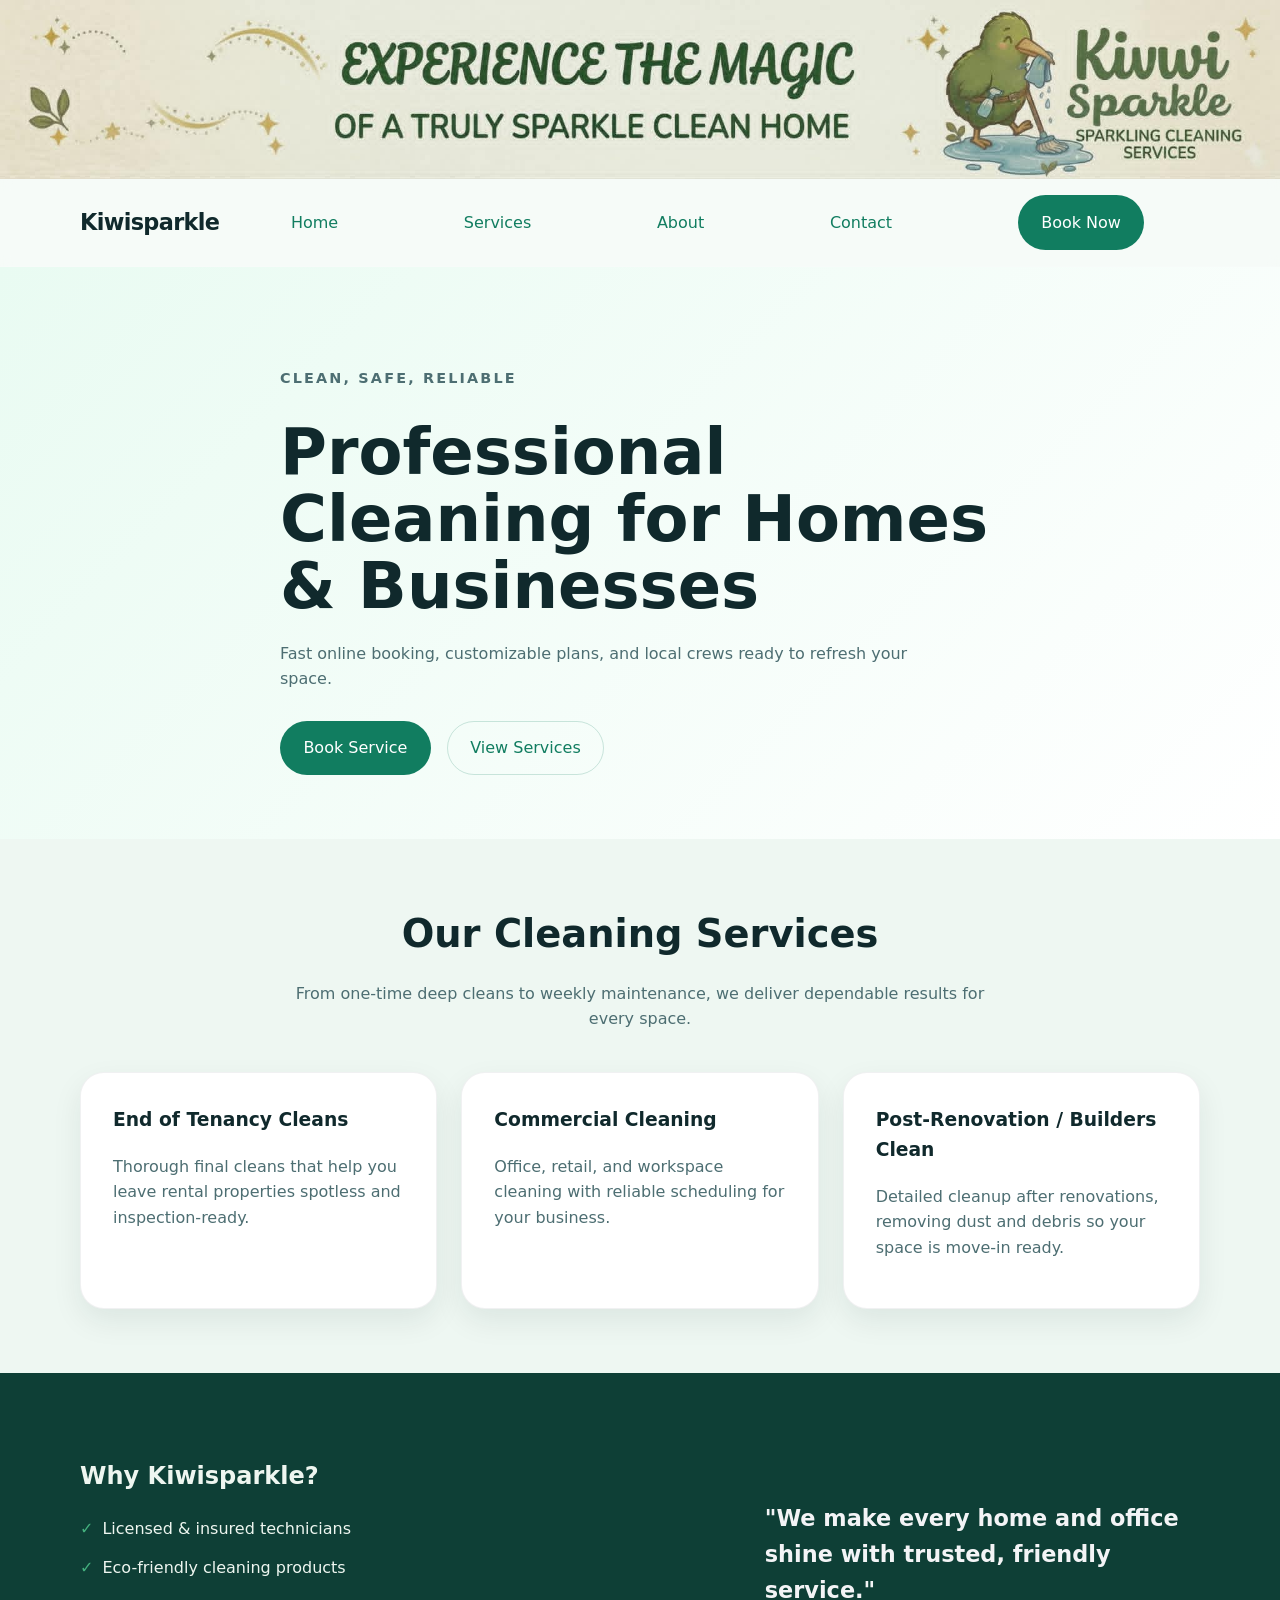
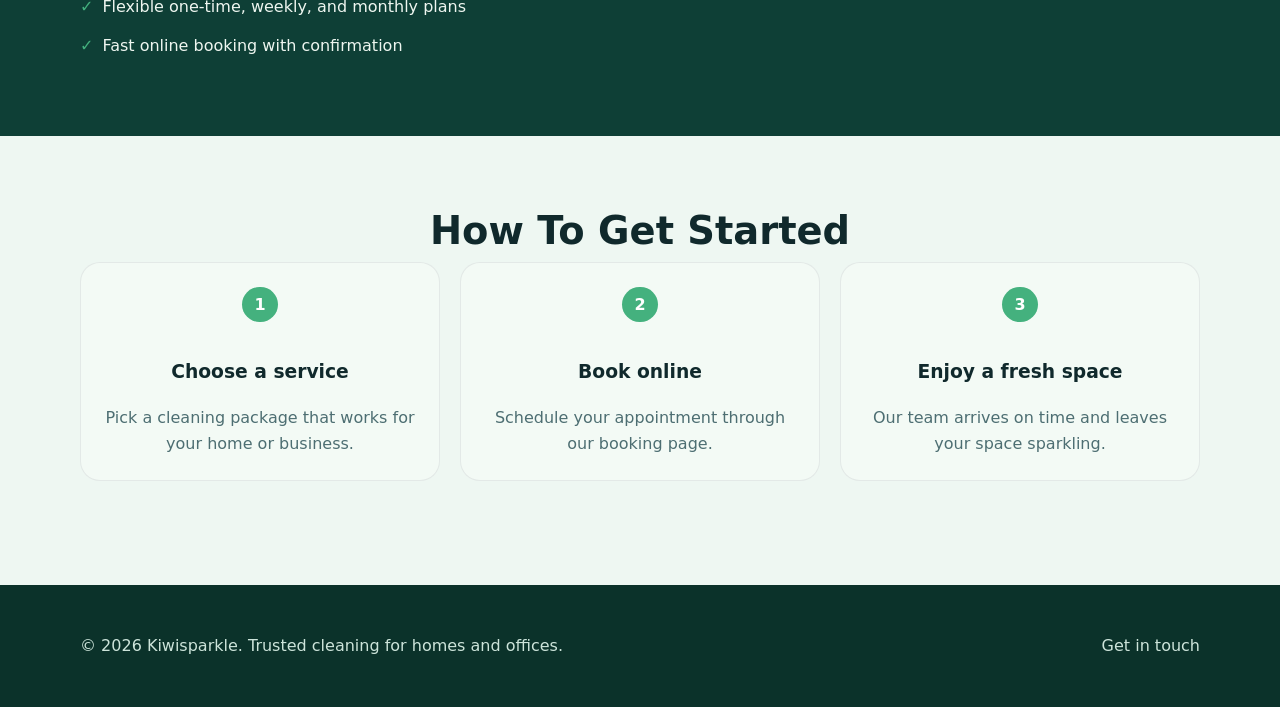
==== index.html @ eb0daa13 "main" ====
<!DOCTYPE html>
<html lang="en">
<head>
  <meta charset="UTF-8" />
  <meta name="viewport" content="width=device-width, initial-scale=1.0" />
  <title>Kiwisparkle | Commercial & Residential Cleaning</title>
  <link rel="stylesheet" href="styles.css" />
</head>
<body>
  <div class="page-banner">
    <img src="images/kiwisparkle-banner.png" alt="Kiwisparkle banner">
  </div>
  <header class="site-header">
    <div class="container header-inner">
      <a href="index.html" class="brand">Kiwisparkle</a>
      <nav class="site-nav">
        <a href="index.html">Home</a>
        <a href="services.html">Services</a>
        <a href="about.html">About</a>
        <a href="contact.html">Contact</a>
        <a href="booking.html" class="button button-primary">Book Now</a>
      </nav>
    </div>
  </header>
  <main>
    <section class="hero">
      <div class="container hero-copy">
        <p class="eyebrow">Clean, safe, reliable</p>
        <h1>Professional Cleaning for Homes & Businesses</h1>
        <p>Fast online booking, customizable plans, and local crews ready to refresh your space.</p>
        <div class="hero-actions">
          <a href="booking.html" class="button button-primary">Book Service</a>
          <a href="#services" class="button button-secondary">View Services</a>
        </div>
      </div>
    </section>

    <section id="services" class="section-light">
      <div class="container section-intro">
        <h2>Our Cleaning Services</h2>
        <p>From one-time deep cleans to weekly maintenance, we deliver dependable results for every space.</p>
      </div>
      <div class="container grid grid-3">
        <article class="card">
          <h3>End of Tenancy Cleans</h3>
          <p>Thorough final cleans that help you leave rental properties spotless and inspection-ready.</p>
        </article>
        <article class="card">
          <h3>Commercial Cleaning</h3>
          <p>Office, retail, and workspace cleaning with reliable scheduling for your business.</p>
        </article>
        <article class="card">
          <h3>Post-Renovation / Builders Clean</h3>
          <p>Detailed cleanup after renovations, removing dust and debris so your space is move-in ready.</p>
        </article>
      </div>
    </section>

    <section class="section-dark">
      <div class="container two-column align-center">
        <div>
          <h2>Why Kiwisparkle?</h2>
          <ul class="features-list">
            <li>Licensed & insured technicians</li>
            <li>Eco-friendly cleaning products</li>
            <li>Flexible one-time, weekly, and monthly plans</li>
            <li>Fast online booking with confirmation</li>
          </ul>
        </div>
        <div>
          <p class="quote">"We make every home and office shine with trusted, friendly service."</p>
        </div>
      </div>
    </section>

    <section class="section-light">
      <div class="container section-intro">
        <h2>How To Get Started</h2>
        <div class="steps-row">
          <div class="step-card">
            <span class="step-number">1</span>
            <h3>Choose a service</h3>
            <p>Pick a cleaning package that works for your home or business.</p>
          </div>
          <div class="step-card">
            <span class="step-number">2</span>
            <h3>Book online</h3>
            <p>Schedule your appointment through our booking page.</p>
          </div>
          <div class="step-card">
            <span class="step-number">3</span>
            <h3>Enjoy a fresh space</h3>
            <p>Our team arrives on time and leaves your space sparkling.</p>
          </div>
        </div>
      </div>
    </section>
  </main>

  <footer class="site-footer">
    <div class="container footer-inner">
      <p>© 2026 Kiwisparkle. Trusted cleaning for homes and offices.</p>
      <p><a href="contact.html">Get in touch</a></p>
    </div>
  </footer>
</body>
</html>
---- styles.css ----
/* Base styles */
:root {
  color-scheme: light;
  --bg: #eef7f2;
  --surface: #ffffff;
  --surface-strong: #f3faf5;
  --text: #10292c;
  --muted: #4d6e72;
  --primary: #117d60;
  --primary-dark: #0b5d46;
  --accent: #44b17e;
  --border: #c8ded5;
  --shadow: 0 12px 30px rgba(17, 41, 44, 0.08);
  font-family: Inter, system-ui, -apple-system, BlinkMacSystemFont, "Segoe UI", sans-serif;
}
* {
  box-sizing: border-box;
}
html {
  scroll-behavior: smooth;
}
body {
  margin: 0;
  background: var(--bg);
  color: var(--text);
  line-height: 1.6;
}
a {
  color: inherit;
  text-decoration: none;
}
img {
  max-width: 100%;
  display: block;
}
button,
input,
select,
textarea {
  font: inherit;
}
.container {
  width: min(1120px, calc(100% - 2rem));
  margin: 0 auto;
}
.site-header {
  background: rgba(255, 255, 255, 0.45);
  backdrop-filter: blur(6px);
  -webkit-backdrop-filter: blur(6px);
  border-bottom: 1px solid rgba(255, 255, 255, 0.12);
  position: sticky;
  top: 0;
  z-index: 20;
}
.page-banner {
  width: 100%;
  overflow: hidden;
  padding: 0;
  text-align: center;
  background: none;
}
.page-banner img {
  display: block;
  margin: 0 auto;
  width: 100%;
  max-width: none;
  height: auto;
}
.header-inner {
  display: flex;
  align-items: center;
  justify-content: center;
  gap: 1rem;
  padding: 1rem 0;
}
.brand {
  font-size: 1.4rem;
  font-weight: 700;
  letter-spacing: -0.03em;
}
.site-nav {
  display: flex;
  flex-wrap: wrap;
  gap: 0.9rem;
  align-items: center;
  width: 100%;
  justify-content: space-around;
  max-width: 1120px;
}
.site-nav a {
  color: var(--primary);
  transition: color 0.2s ease;
}
.site-nav a.button-primary {
  color: #ffffff;
}
.site-nav a.button-primary:hover {
  color: #ffffff;
}
.site-nav a:hover,
.site-nav a.active {
  color: var(--primary-dark);
}
.button {
  display: inline-flex;
  align-items: center;
  justify-content: center;
  padding: 0.85rem 1.4rem;
  border-radius: 999px;
  border: 1px solid transparent;
  cursor: pointer;
  transition: background 0.2s ease, transform 0.2s ease, box-shadow 0.2s ease;
}
.button:hover {
  transform: translateY(-1px);
}
.button-primary {
  background: var(--primary);
  color: #ffffff;
}
.button-primary:hover {
  background: var(--primary-dark);
}
.button-secondary {
  background: transparent;
  border-color: rgba(17, 125, 96, 0.2);
  color: var(--primary);
}
.hero {
  background: linear-gradient(135deg, #e9fbf2 0%, #ffffff 100%);
  padding: 5rem 0 4rem;
}
.hero-copy {
  max-width: 720px;
}
.eyebrow {
  color: var(--primary);
  font-weight: 700;
  text-transform: uppercase;
  letter-spacing: 0.15em;
  margin-bottom: 1rem;
  font-size: 0.9rem;
}
.hero h1 {
  font-size: clamp(2.75rem, 5vw, 4.5rem);
  margin: 0;
  line-height: 1.05;
}
.hero p {
  max-width: 42rem;
  margin: 1.25rem 0 1.8rem;
  color: var(--muted);
}
.hero-actions {
  display: flex;
  flex-wrap: wrap;
  gap: 1rem;
}
.section-light,
.section-dark {
  padding: 4rem 0;
}
.section-dark {
  background: #0e3f36;
  color: #eef6f0;
}
.section-intro {
  text-align: center;
  margin-bottom: 2.5rem;
}
.section-intro h1,
.section-intro h2 {
  margin: 0;
  font-size: clamp(2rem, 3vw, 2.8rem);
}
.section-intro p {
  max-width: 720px;
  margin: 1rem auto 0;
  color: var(--muted);
}
.grid {
  display: grid;
  gap: 1.5rem;
}
.grid-2 {
  grid-template-columns: repeat(2, minmax(0, 1fr));
}
.grid-3 {
  grid-template-columns: repeat(3, minmax(0, 1fr));
}
.card,
.detail-card,
.contact-card,
.booking-form-card,
.callout,
.testimonial {
  background: var(--surface);
  padding: 2rem;
  border-radius: 24px;
  border: 1px solid rgba(15, 23, 42, 0.06);
  box-shadow: var(--shadow);
}
.card h3,
.detail-card h2,
.callout h2,
.testimonial h2 {
  margin-top: 0;
}
.card p,
.detail-card p,
.callout p,
.testimonial p {
  color: var(--muted);
}
.list,
.features-list,
.detail-card ul {
  list-style: none;
  padding: 0;
  margin: 1rem 0 0;
}
.features-list li,
.detail-card li {
  position: relative;
  margin-bottom: 0.85rem;
  padding-left: 1.4rem;
}
.features-list li::before,
.detail-card li::before {
  content: "\2713";
  position: absolute;
  left: 0;
  top: 0;
  color: var(--accent);
}
.two-column {
  display: grid;
  grid-template-columns: 1.2fr 0.8fr;
  gap: 2rem;
  align-items: center;
}
.align-center {
  align-items: center;
}
.quote {
  font-size: 1.4rem;
  font-weight: 600;
  margin: 0;
  color: #f3f4f6;
}
.steps-row {
  display: grid;
  grid-template-columns: repeat(3, minmax(0, 1fr));
  gap: 1.25rem;
}
.step-card {
  background: var(--surface-strong);
  padding: 1.5rem;
  border-radius: 20px;
  border: 1px solid rgba(15, 23, 42, 0.07);
}
.step-number {
  display: inline-flex;
  width: 2.2rem;
  height: 2.2rem;
  align-items: center;
  justify-content: center;
  background: var(--accent);
  color: #ffffff;
  border-radius: 999px;
  font-weight: 700;
  margin-bottom: 1rem;
}
.callout {
  text-align: center;
}
.callout p {
  margin: 1rem auto 1.8rem;
  max-width: 720px;
}
.testimonial blockquote {
  margin: 0;
  font-size: 1.1rem;
  line-height: 1.8;
  color: #e5e7eb;
}
.testimonial-author {
  margin-top: 1rem;
  color: #cbd5e1;
  font-size: 0.95rem;
}
.contact-card {
  min-height: 360px;
}
form {
  display: grid;
  gap: 1.2rem;
}
.form-row {
  display: grid;
  grid-template-columns: repeat(2, minmax(0, 1fr));
  gap: 1.2rem;
}
.form-group {
  display: grid;
  gap: 0.6rem;
}
label {
  font-weight: 600;
  color: var(--text);
}
input,
select,
textarea {
  width: 100%;
  padding: 0.95rem 1rem;
  border: 1px solid var(--border);
  border-radius: 16px;
  background: #ffffff;
}
input:focus,
select:focus,
textarea:focus {
  outline: none;
  border-color: var(--primary);
  box-shadow: 0 0 0 4px rgba(17, 125, 96, 0.15);
}
.form-message {
  margin-top: 0.5rem;
  color: var(--accent);
}
.site-footer {
  padding: 2rem 0;
  background: #0b322a;
  color: #cde4da;
}
.footer-inner {
  display: flex;
  flex-wrap: wrap;
  justify-content: space-between;
  gap: 1rem;
}
footer a {
  color: inherit;
}
@media (max-width: 900px) {
  .grid-2,
  .grid-3,
  .two-column,
  .steps-row,
  .form-row {
    grid-template-columns: 1fr;
  }
  .header-inner {
    flex-direction: column;
    align-items: flex-start;
  }
  .site-nav {
    width: 100%;
    justify-content: flex-start;
  }
}
@media (max-width: 640px) {
  .hero {
    padding-top: 3rem;
  }
  .hero h1 {
    font-size: 2.4rem;
  }
  .button {
    width: 100%;
  }
}
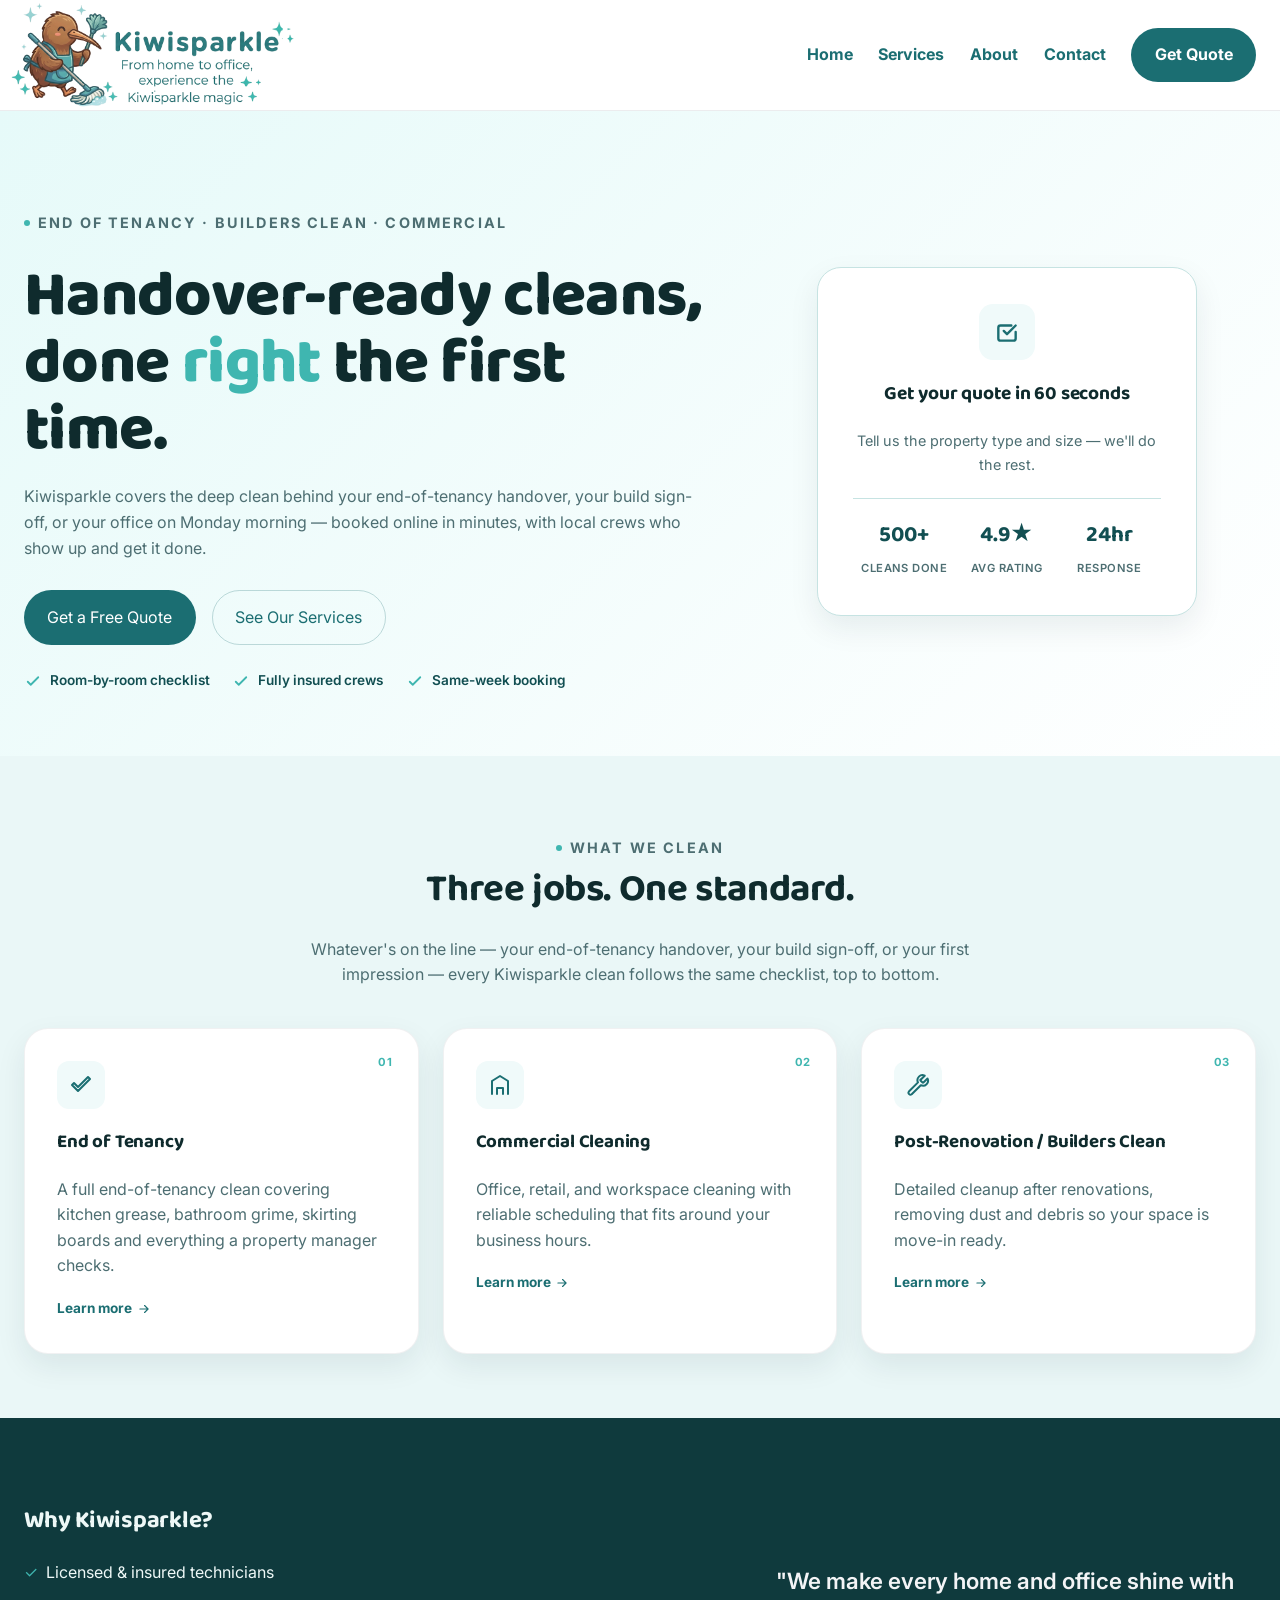
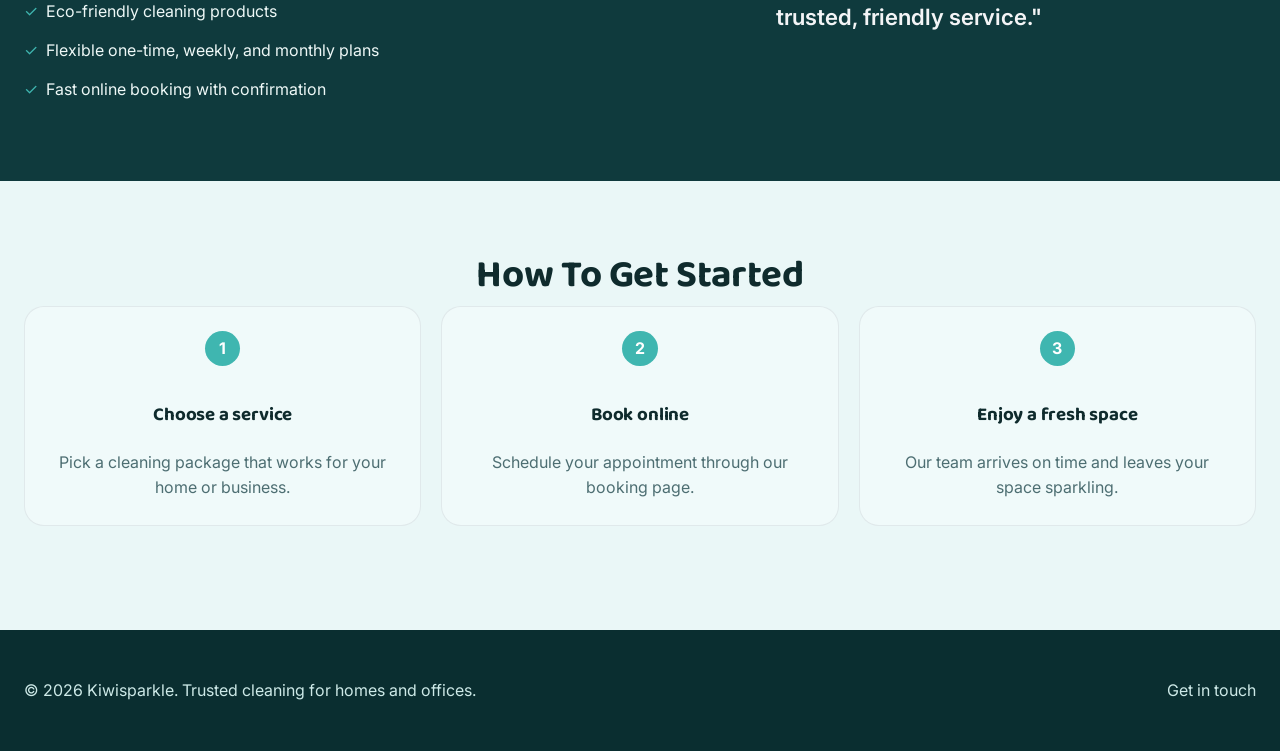
==== commit 6f5e1743: "updated one" ====
--- a/index.html
+++ b/index.html
@@ -4,54 +4,103 @@
   <meta charset="UTF-8" />
   <meta name="viewport" content="width=device-width, initial-scale=1.0" />
   <title>Kiwisparkle | Commercial & Residential Cleaning</title>
+  <link rel="preconnect" href="https://fonts.googleapis.com" />
+  <link rel="preconnect" href="https://fonts.gstatic.com" crossorigin />
+  <link href="https://fonts.googleapis.com/css2?family=Baloo+2:wght@500;600;700;800&family=Inter:wght@400;500;600;700&display=swap" rel="stylesheet" />
   <link rel="stylesheet" href="styles.css" />
 </head>
 <body>
-  <div class="page-banner">
-    <img src="images/kiwisparkle-banner.png" alt="Kiwisparkle banner">
-  </div>
   <header class="site-header">
     <div class="container header-inner">
-      <a href="index.html" class="brand">Kiwisparkle</a>
+      <a href="index.html" class="brand" aria-label="Kiwisparkle home">
+        <img src="images/Kiwisparkle Logo.png" alt="Kiwisparkle logo" width="289" height="110">
+      </a>
       <nav class="site-nav">
         <a href="index.html">Home</a>
         <a href="services.html">Services</a>
         <a href="about.html">About</a>
         <a href="contact.html">Contact</a>
-        <a href="booking.html" class="button button-primary">Book Now</a>
+        <a href="booking.html" class="button button-primary">Get Quote</a>
       </nav>
     </div>
   </header>
   <main>
     <section class="hero">
-      <div class="container hero-copy">
-        <p class="eyebrow">Clean, safe, reliable</p>
-        <h1>Professional Cleaning for Homes & Businesses</h1>
-        <p>Fast online booking, customizable plans, and local crews ready to refresh your space.</p>
-        <div class="hero-actions">
-          <a href="booking.html" class="button button-primary">Book Service</a>
-          <a href="#services" class="button button-secondary">View Services</a>
+      <div class="container hero-inner">
+        <div class="hero-copy">
+          <p class="eyebrow"><span class="dot"></span>End of Tenancy · Builders Clean · Commercial</p>
+          <h1>Handover-ready cleans, done <span class="accent">right</span> the first time.</h1>
+          <p>Kiwisparkle covers the deep clean behind your end-of-tenancy handover, your build sign-off, or your office on Monday morning — booked online in minutes, with local crews who show up and get it done.</p>
+          <div class="hero-actions">
+            <a href="booking.html" class="button button-primary">Get a Free Quote</a>
+            <a href="#services" class="button button-secondary">See Our Services</a>
+          </div>
+          <div class="trust-row">
+            <div class="trust-item">
+              <svg viewBox="0 0 24 24" fill="none"><path d="M5 13l4 4L19 7" stroke="currentColor" stroke-width="2.4" stroke-linecap="round" stroke-linejoin="round"/></svg>
+              Room-by-room checklist
+            </div>
+            <div class="trust-item">
+              <svg viewBox="0 0 24 24" fill="none"><path d="M5 13l4 4L19 7" stroke="currentColor" stroke-width="2.4" stroke-linecap="round" stroke-linejoin="round"/></svg>
+              Fully insured crews
+            </div>
+            <div class="trust-item">
+              <svg viewBox="0 0 24 24" fill="none"><path d="M5 13l4 4L19 7" stroke="currentColor" stroke-width="2.4" stroke-linecap="round" stroke-linejoin="round"/></svg>
+              Same-week booking
+            </div>
+          </div>
+        </div>
+
+        <div class="hero-visual">
+          <div class="hero-card">
+            <div class="hero-card-icon">
+              <svg viewBox="0 0 24 24" fill="none"><path d="M9 11l3 3 8-8" stroke="currentColor" stroke-width="2.2" stroke-linecap="round" stroke-linejoin="round"/><path d="M20 12v6a2 2 0 01-2 2H6a2 2 0 01-2-2V8a2 2 0 012-2h10" stroke="currentColor" stroke-width="2.2" stroke-linecap="round" stroke-linejoin="round"/></svg>
+            </div>
+            <h3>Get your quote in 60 seconds</h3>
+            <p>Tell us the property type and size — we'll do the rest.</p>
+            <div class="hero-stat-row">
+              <div class="hero-stat"><b>500+</b><span>Cleans Done</span></div>
+              <div class="hero-stat"><b>4.9★</b><span>Avg Rating</span></div>
+              <div class="hero-stat"><b>24hr</b><span>Response</span></div>
+            </div>
+          </div>
         </div>
       </div>
     </section>
 
     <section id="services" class="section-light">
       <div class="container section-intro">
-        <h2>Our Cleaning Services</h2>
-        <p>From one-time deep cleans to weekly maintenance, we deliver dependable results for every space.</p>
+        <p class="eyebrow"><span class="dot"></span>What We Clean</p>
+        <h2>Three jobs. One standard.</h2>
+        <p>Whatever's on the line — your end-of-tenancy handover, your build sign-off, or your first impression — every Kiwisparkle clean follows the same checklist, top to bottom.</p>
       </div>
       <div class="container grid grid-3">
-        <article class="card">
-          <h3>End of Tenancy Cleans</h3>
-          <p>Thorough final cleans that help you leave rental properties spotless and inspection-ready.</p>
+        <article class="card service-card">
+          <span class="service-tag">01</span>
+          <div class="service-icon">
+            <svg viewBox="0 0 24 24" fill="none"><path d="M3 12l2-2 4 4L19 4l2 2-12 12z" stroke="currentColor" stroke-width="2" stroke-linecap="round" stroke-linejoin="round"/></svg>
+          </div>
+          <h3>End of Tenancy</h3>
+          <p>A full end-of-tenancy clean covering kitchen grease, bathroom grime, skirting boards and everything a property manager checks.</p>
+          <a href="services.html" class="service-link">Learn more <svg viewBox="0 0 24 24" fill="none"><path d="M5 12h14M13 6l6 6-6 6" stroke="currentColor" stroke-width="2" stroke-linecap="round" stroke-linejoin="round"/></svg></a>
         </article>
-        <article class="card">
+        <article class="card service-card">
+          <span class="service-tag">02</span>
+          <div class="service-icon">
+            <svg viewBox="0 0 24 24" fill="none"><path d="M4 21V8l8-5 8 5v13" stroke="currentColor" stroke-width="2" stroke-linecap="round" stroke-linejoin="round"/><path d="M9 21v-6h6v6" stroke="currentColor" stroke-width="2" stroke-linecap="round" stroke-linejoin="round"/></svg>
+          </div>
           <h3>Commercial Cleaning</h3>
-          <p>Office, retail, and workspace cleaning with reliable scheduling for your business.</p>
+          <p>Office, retail, and workspace cleaning with reliable scheduling that fits around your business hours.</p>
+          <a href="services.html" class="service-link">Learn more <svg viewBox="0 0 24 24" fill="none"><path d="M5 12h14M13 6l6 6-6 6" stroke="currentColor" stroke-width="2" stroke-linecap="round" stroke-linejoin="round"/></svg></a>
         </article>
-        <article class="card">
+        <article class="card service-card">
+          <span class="service-tag">03</span>
+          <div class="service-icon">
+            <svg viewBox="0 0 24 24" fill="none"><path d="M14.7 6.3a1 1 0 000 1.4l1.6 1.6a1 1 0 001.4 0l3.8-3.8a5 5 0 01-6.7 6.7L5.7 21.3a2 2 0 01-2.8-2.8L12 9.4a5 5 0 016.7-6.7l-3.8 3.8z" stroke="currentColor" stroke-width="2" stroke-linecap="round" stroke-linejoin="round"/></svg>
+          </div>
           <h3>Post-Renovation / Builders Clean</h3>
           <p>Detailed cleanup after renovations, removing dust and debris so your space is move-in ready.</p>
+          <a href="services.html" class="service-link">Learn more <svg viewBox="0 0 24 24" fill="none"><path d="M5 12h14M13 6l6 6-6 6" stroke="currentColor" stroke-width="2" stroke-linecap="round" stroke-linejoin="round"/></svg></a>
         </article>
       </div>
     </section>
--- a/styles.css
+++ b/styles.css
@@ -1,16 +1,17 @@
 /* Base styles */
 :root {
   color-scheme: light;
-  --bg: #eef7f2;
+  --bg: #eaf7f7;
   --surface: #ffffff;
-  --surface-strong: #f3faf5;
-  --text: #10292c;
+  --surface-strong: #f0fafa;
+  --text: #0f2b2d;
   --muted: #4d6e72;
-  --primary: #117d60;
-  --primary-dark: #0b5d46;
-  --accent: #44b17e;
-  --border: #c8ded5;
-  --shadow: 0 12px 30px rgba(17, 41, 44, 0.08);
+  --primary: #1b6e72;
+  --primary-dark: #124f52;
+  --accent: #3fb6b0;
+  --border: #c6e3e2;
+  --shadow: 0 12px 30px rgba(15, 43, 45, 0.08);
+  --font-heading: "Baloo 2", Inter, system-ui, sans-serif;
   font-family: Inter, system-ui, -apple-system, BlinkMacSystemFont, "Segoe UI", sans-serif;
 }
 * {
@@ -29,6 +30,16 @@
   color: inherit;
   text-decoration: none;
 }
+h1, h2, h3 {
+  font-family: var(--font-heading);
+  letter-spacing: -0.01em;
+}
+h1 {
+  font-weight: 800;
+}
+h2, h3 {
+  font-weight: 700;
+}
 img {
   max-width: 100%;
   display: block;
@@ -40,55 +51,51 @@
   font: inherit;
 }
 .container {
-  width: min(1120px, calc(100% - 2rem));
+  width: min(1400px, calc(100% - 3rem));
   margin: 0 auto;
 }
 .site-header {
-  background: rgba(255, 255, 255, 0.45);
-  backdrop-filter: blur(6px);
-  -webkit-backdrop-filter: blur(6px);
-  border-bottom: 1px solid rgba(255, 255, 255, 0.12);
+  background: #ffffff;
+  border-bottom: 1px solid rgba(15, 23, 42, 0.08);
   position: sticky;
   top: 0;
   z-index: 20;
 }
-.page-banner {
-  width: 100%;
-  overflow: hidden;
-  padding: 0;
-  text-align: center;
-  background: none;
-}
-.page-banner img {
-  display: block;
-  margin: 0 auto;
-  width: 100%;
-  max-width: none;
-  height: auto;
-}
 .header-inner {
   display: flex;
   align-items: center;
-  justify-content: center;
+  justify-content: space-between;
   gap: 1rem;
   padding: 1rem 0;
 }
 .brand {
-  font-size: 1.4rem;
-  font-weight: 700;
-  letter-spacing: -0.03em;
+  display: inline-flex;
+  align-items: center;
+  justify-content: center;
+  flex-shrink: 0;
+  margin-left: -1rem;
+  padding-right: 0.5rem;
+}
+
+.brand img {
+  display: block;
+  width: auto;
+  height: 110px;
+  margin: -16px 0;
+  object-fit: contain;
 }
 .site-nav {
   display: flex;
   flex-wrap: wrap;
-  gap: 0.9rem;
+  gap: 1.6rem;
   align-items: center;
   width: 100%;
-  justify-content: space-around;
-  max-width: 1120px;
+  justify-content: flex-end;
+  max-width: 1400px;
 }
 .site-nav a {
   color: var(--primary);
+  font-weight: 700;
   transition: color 0.2s ease;
 }
 .site-nav a.button-primary {
@@ -123,17 +130,20 @@
 }
 .button-secondary {
   background: transparent;
-  border-color: rgba(17, 125, 96, 0.2);
+  border-color: rgba(27, 110, 114, 0.25);
   color: var(--primary);
 }
 .hero {
-  background: linear-gradient(135deg, #e9fbf2 0%, #ffffff 100%);
+  background: linear-gradient(135deg, #e6faf9 0%, #ffffff 100%);
   padding: 5rem 0 4rem;
 }
 .hero-copy {
   max-width: 720px;
 }
 .eyebrow {
+  display: inline-flex;
+  align-items: center;
+  gap: 0.5rem;
   color: var(--primary);
   font-weight: 700;
   text-transform: uppercase;
@@ -141,6 +151,22 @@
   margin-bottom: 1rem;
   font-size: 0.9rem;
 }
+.eyebrow .dot {
+  width: 6px;
+  height: 6px;
+  border-radius: 50%;
+  background: var(--accent);
+  flex-shrink: 0;
+}
+.accent {
+  color: var(--accent);
+}
+.hero-inner {
+  display: grid;
+  grid-template-columns: 1.1fr 0.8fr;
+  gap: 3rem;
+  align-items: center;
+}
 .hero h1 {
   font-size: clamp(2.75rem, 5vw, 4.5rem);
   margin: 0;
@@ -156,13 +182,97 @@
   flex-wrap: wrap;
   gap: 1rem;
 }
+.trust-row {
+  display: flex;
+  flex-wrap: wrap;
+  gap: 1.4rem;
+  margin-top: 1.6rem;
+}
+.trust-item {
+  display: flex;
+  align-items: center;
+  gap: 0.5rem;
+  font-size: 0.85rem;
+  font-weight: 600;
+  color: var(--primary-dark);
+}
+.trust-item svg {
+  width: 18px;
+  height: 18px;
+  flex-shrink: 0;
+  color: var(--accent);
+}
+.hero-visual {
+  display: flex;
+  align-items: center;
+  justify-content: center;
+}
+.hero-card {
+  background: var(--surface);
+  border-radius: var(--radius-lg, 24px);
+  box-shadow: var(--shadow);
+  padding: 2.2rem;
+  width: 100%;
+  max-width: 380px;
+  border: 1px solid var(--border);
+}
+.hero-card-icon {
+  width: 56px;
+  height: 56px;
+  border-radius: 14px;
+  background: var(--surface-strong);
+  display: flex;
+  align-items: center;
+  justify-content: center;
+  margin: 0 auto 1.1rem;
+}
+.hero-card-icon svg {
+  width: 26px;
+  height: 26px;
+  color: var(--primary);
+}
+.hero-card h3 {
+  text-align: center;
+  margin-bottom: 0.4rem;
+  font-size: 1.2rem;
+  color: var(--text);
+}
+.hero-card p {
+  text-align: center;
+  color: var(--muted);
+  font-size: 0.9rem;
+  margin-bottom: 1.4rem;
+}
+.hero-stat-row {
+  display: flex;
+  justify-content: space-between;
+  border-top: 1px solid var(--border);
+  padding-top: 1.2rem;
+}
+.hero-stat {
+  text-align: center;
+  flex: 1;
+}
+.hero-stat b {
+  display: block;
+  font-family: var(--font-heading);
+  font-size: 1.4rem;
+  color: var(--primary-dark);
+}
+.hero-stat span {
+  font-size: 0.7rem;
+  color: var(--muted);
+  font-weight: 600;
+  text-transform: uppercase;
+  letter-spacing: 0.04em;
+}
 .section-light,
 .section-dark {
   padding: 4rem 0;
 }
 .section-dark {
-  background: #0e3f36;
-  color: #eef6f0;
+  background: #0f3a3d;
+  color: #eef8f7;
 }
 .section-intro {
   text-align: center;
@@ -212,6 +322,55 @@
 .testimonial p {
   color: var(--muted);
 }
+.service-card {
+  position: relative;
+  transition: transform 0.2s ease, box-shadow 0.2s ease, border-color 0.2s ease;
+}
+.service-card:hover {
+  transform: translateY(-5px);
+  box-shadow: 0 18px 36px -18px rgba(15, 43, 45, 0.3);
+  border-color: var(--accent);
+}
+.service-icon {
+  width: 48px;
+  height: 48px;
+  border-radius: 12px;
+  background: var(--surface-strong);
+  display: flex;
+  align-items: center;
+  justify-content: center;
+  margin-bottom: 1.2rem;
+}
+.service-icon svg {
+  width: 24px;
+  height: 24px;
+  color: var(--primary);
+}
+.service-tag {
+  position: absolute;
+  top: 1.6rem;
+  right: 1.6rem;
+  font-size: 0.7rem;
+  font-weight: 700;
+  color: var(--accent);
+  letter-spacing: 0.03em;
+}
+.service-link {
+  font-size: 0.85rem;
+  font-weight: 700;
+  color: var(--primary);
+  display: inline-flex;
+  align-items: center;
+  gap: 0.3rem;
+}
+.service-link svg {
+  width: 14px;
+  height: 14px;
+  transition: transform 0.15s ease;
+}
+.service-card:hover .service-link svg {
+  transform: translateX(3px);
+}
 .list,
 .features-list,
 .detail-card ul {
@@ -323,7 +482,7 @@
 textarea:focus {
   outline: none;
   border-color: var(--primary);
-  box-shadow: 0 0 0 4px rgba(17, 125, 96, 0.15);
+  box-shadow: 0 0 0 4px rgba(27, 110, 114, 0.15);
 }
 .form-message {
   margin-top: 0.5rem;
@@ -331,8 +490,8 @@
 }
 .site-footer {
   padding: 2rem 0;
-  background: #0b322a;
-  color: #cde4da;
+  background: #0a2e30;
+  color: #cde9e7;
 }
 .footer-inner {
   display: flex;
@@ -348,8 +507,14 @@
   .grid-3,
   .two-column,
   .steps-row,
-  .form-row {
+  .form-row,
+  .hero-inner {
     grid-template-columns: 1fr;
+  }
+  .hero-visual {
+    order: -1;
+    max-width: 380px;
+    margin: 0 auto 1.5rem;
   }
   .header-inner {
     flex-direction: column;
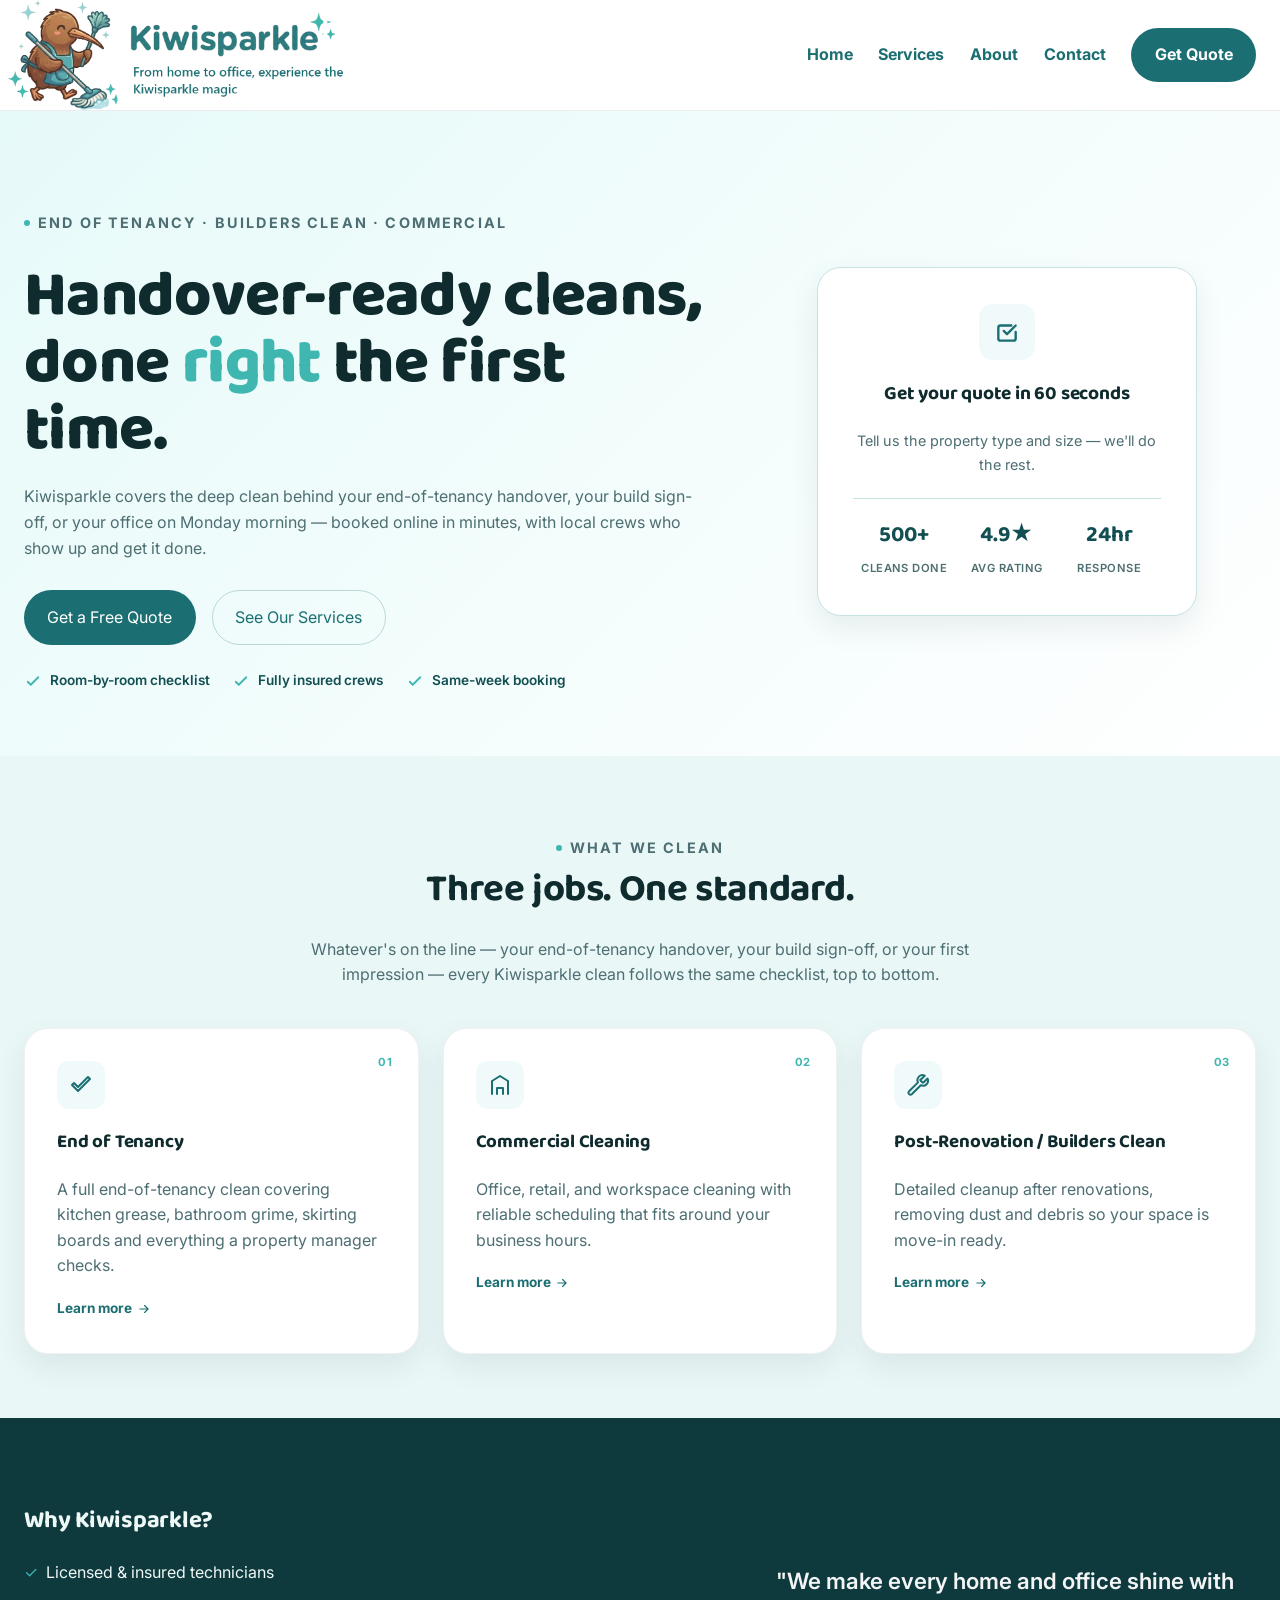
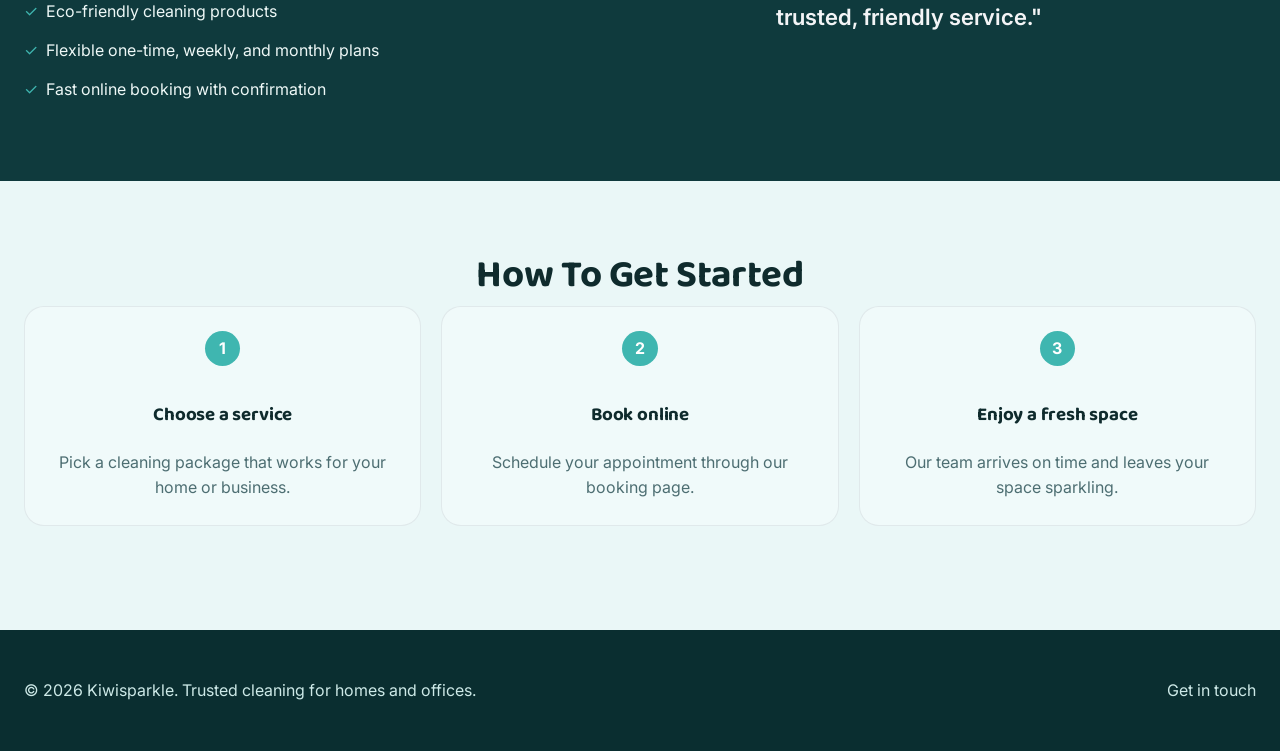
==== commit e806d1b6: "update" ====
--- a/index.html
+++ b/index.html
@@ -13,7 +13,7 @@
   <header class="site-header">
     <div class="container header-inner">
       <a href="index.html" class="brand" aria-label="Kiwisparkle home">
-        <img src="images/Kiwisparkle Logo.png" alt="Kiwisparkle logo" width="289" height="110">
+        <img src="images/Kiwisparkle Logo.png" alt="Kiwisparkle logo" width="349" height="110">
       </a>
       <nav class="site-nav">
         <a href="index.html">Home</a>
--- a/styles.css
+++ b/styles.css
@@ -163,7 +163,7 @@
 }
 .hero-inner {
   display: grid;
-  grid-template-columns: 1.1fr 0.8fr;
+  grid-template-columns: minmax(0, 1.1fr) minmax(0, 0.8fr);
   gap: 3rem;
   align-items: center;
 }
@@ -315,6 +315,7 @@
 .callout h2,
 .testimonial h2 {
   margin-top: 0;
+  color: var(--text);
 }
 .card p,
 .detail-card p,
@@ -509,7 +510,7 @@
   .steps-row,
   .form-row,
   .hero-inner {
-    grid-template-columns: 1fr;
+    grid-template-columns: minmax(0, 1fr);
   }
   .hero-visual {
     order: -1;
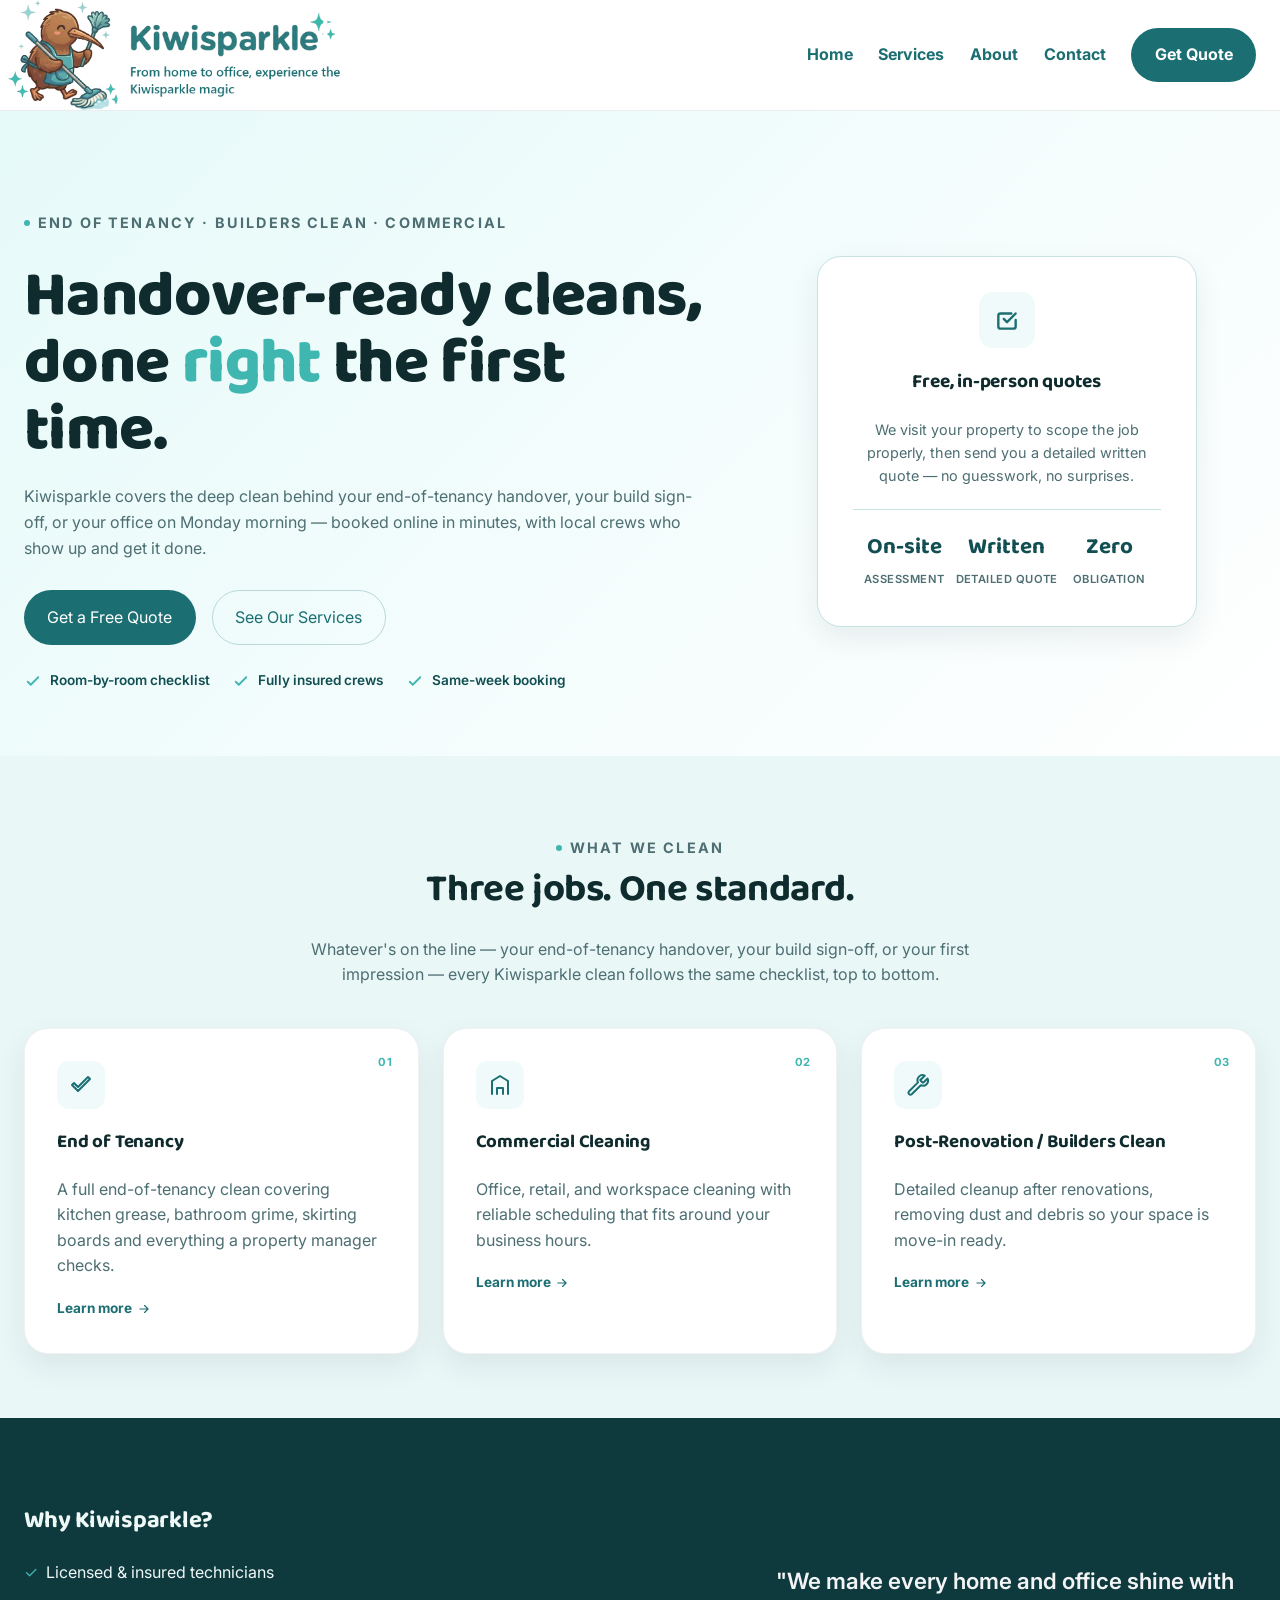
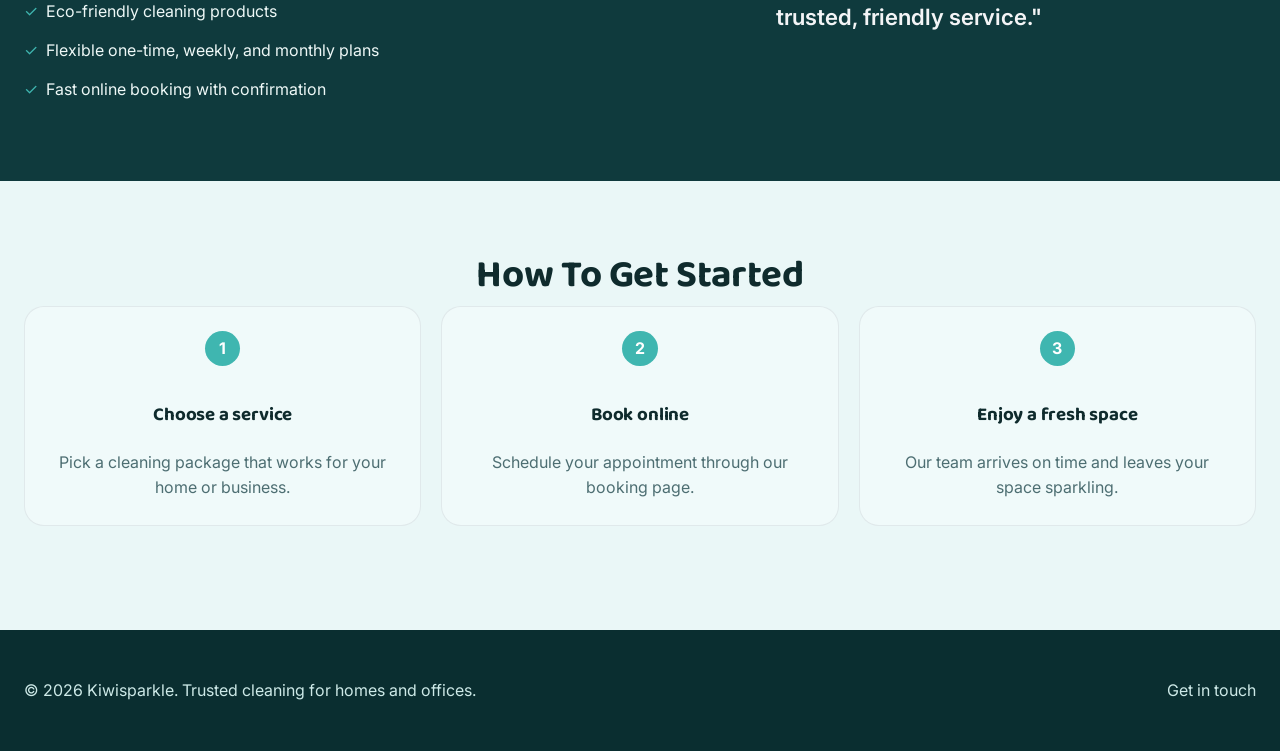
==== commit 0dca632e: "update logo" ====
--- a/index.html
+++ b/index.html
@@ -56,12 +56,12 @@
             <div class="hero-card-icon">
               <svg viewBox="0 0 24 24" fill="none"><path d="M9 11l3 3 8-8" stroke="currentColor" stroke-width="2.2" stroke-linecap="round" stroke-linejoin="round"/><path d="M20 12v6a2 2 0 01-2 2H6a2 2 0 01-2-2V8a2 2 0 012-2h10" stroke="currentColor" stroke-width="2.2" stroke-linecap="round" stroke-linejoin="round"/></svg>
             </div>
-            <h3>Get your quote in 60 seconds</h3>
-            <p>Tell us the property type and size — we'll do the rest.</p>
+            <h3>Free, in-person quotes</h3>
+            <p>We visit your property to scope the job properly, then send you a detailed written quote — no guesswork, no surprises.</p>
             <div class="hero-stat-row">
-              <div class="hero-stat"><b>500+</b><span>Cleans Done</span></div>
-              <div class="hero-stat"><b>4.9★</b><span>Avg Rating</span></div>
-              <div class="hero-stat"><b>24hr</b><span>Response</span></div>
+              <div class="hero-stat"><b>On-site</b><span>Assessment</span></div>
+              <div class="hero-stat"><b>Written</b><span>Detailed Quote</span></div>
+              <div class="hero-stat"><b>Zero</b><span>Obligation</span></div>
             </div>
           </div>
         </div>
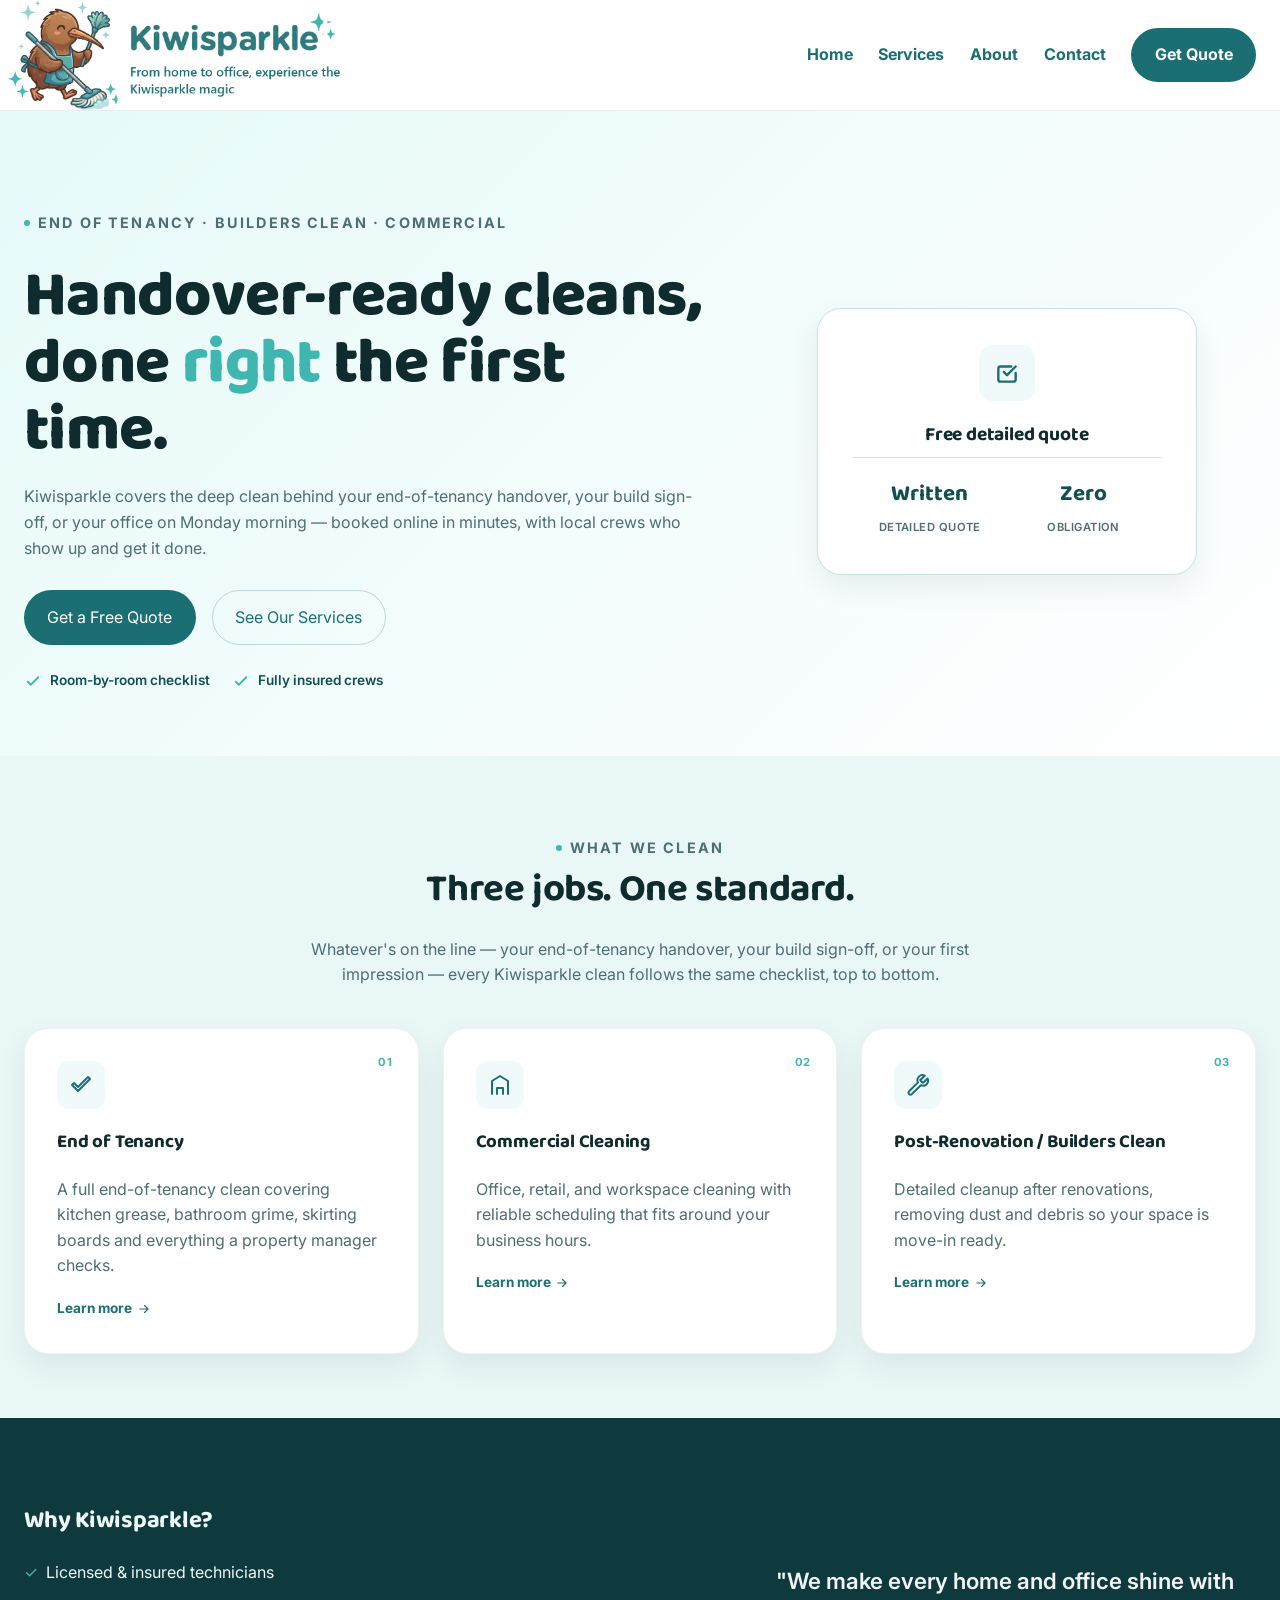
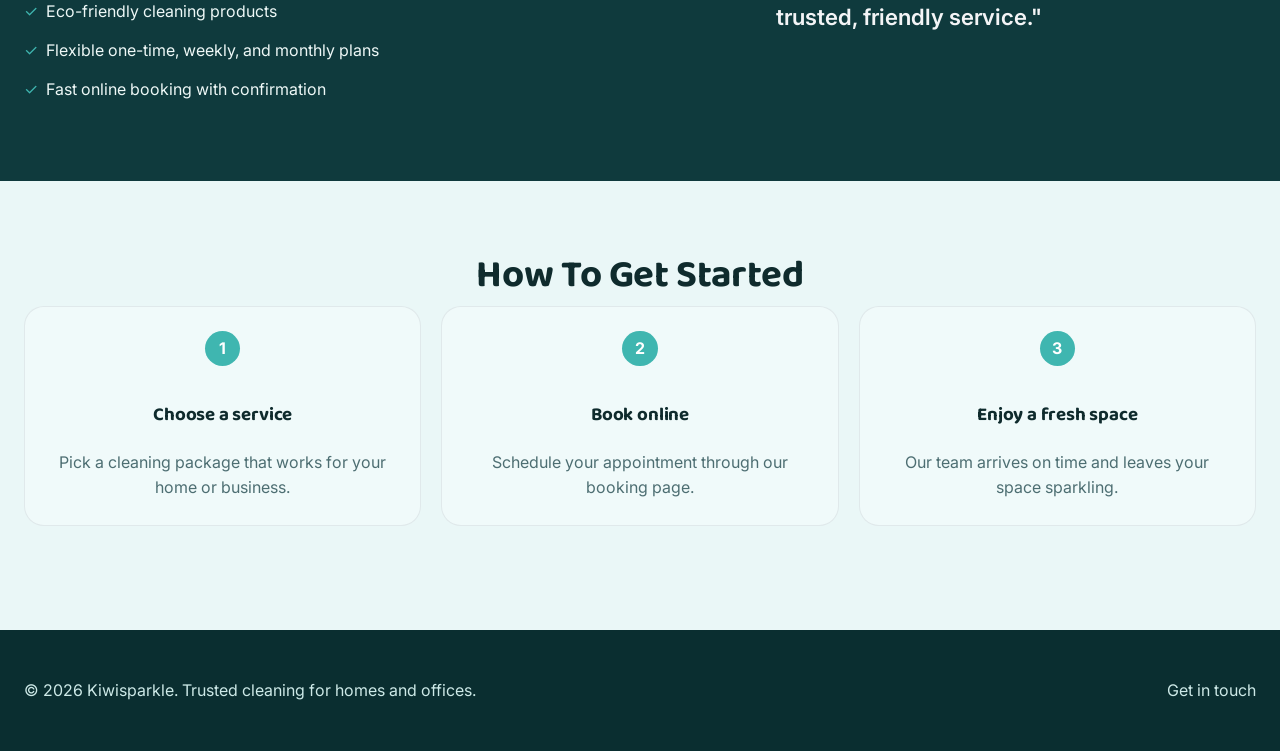
==== commit ca2f2c68: "change content" ====
--- a/index.html
+++ b/index.html
@@ -44,10 +44,6 @@
               <svg viewBox="0 0 24 24" fill="none"><path d="M5 13l4 4L19 7" stroke="currentColor" stroke-width="2.4" stroke-linecap="round" stroke-linejoin="round"/></svg>
               Fully insured crews
             </div>
-            <div class="trust-item">
-              <svg viewBox="0 0 24 24" fill="none"><path d="M5 13l4 4L19 7" stroke="currentColor" stroke-width="2.4" stroke-linecap="round" stroke-linejoin="round"/></svg>
-              Same-week booking
-            </div>
           </div>
         </div>
 
@@ -56,10 +52,8 @@
             <div class="hero-card-icon">
               <svg viewBox="0 0 24 24" fill="none"><path d="M9 11l3 3 8-8" stroke="currentColor" stroke-width="2.2" stroke-linecap="round" stroke-linejoin="round"/><path d="M20 12v6a2 2 0 01-2 2H6a2 2 0 01-2-2V8a2 2 0 012-2h10" stroke="currentColor" stroke-width="2.2" stroke-linecap="round" stroke-linejoin="round"/></svg>
             </div>
-            <h3>Free, in-person quotes</h3>
-            <p>We visit your property to scope the job properly, then send you a detailed written quote — no guesswork, no surprises.</p>
+            <h3>Free detailed quote</h3>
             <div class="hero-stat-row">
-              <div class="hero-stat"><b>On-site</b><span>Assessment</span></div>
               <div class="hero-stat"><b>Written</b><span>Detailed Quote</span></div>
               <div class="hero-stat"><b>Zero</b><span>Obligation</span></div>
             </div>
--- a/styles.css
+++ b/styles.css
@@ -323,6 +323,14 @@
 .testimonial p {
   color: var(--muted);
 }
+.detail-card p a {
+  color: var(--primary);
+  text-decoration: underline;
+  text-underline-offset: 2px;
+}
+.detail-card p a:hover {
+  color: var(--primary-dark);
+}
 .service-card {
   position: relative;
   transition: transform 0.2s ease, box-shadow 0.2s ease, border-color 0.2s ease;
